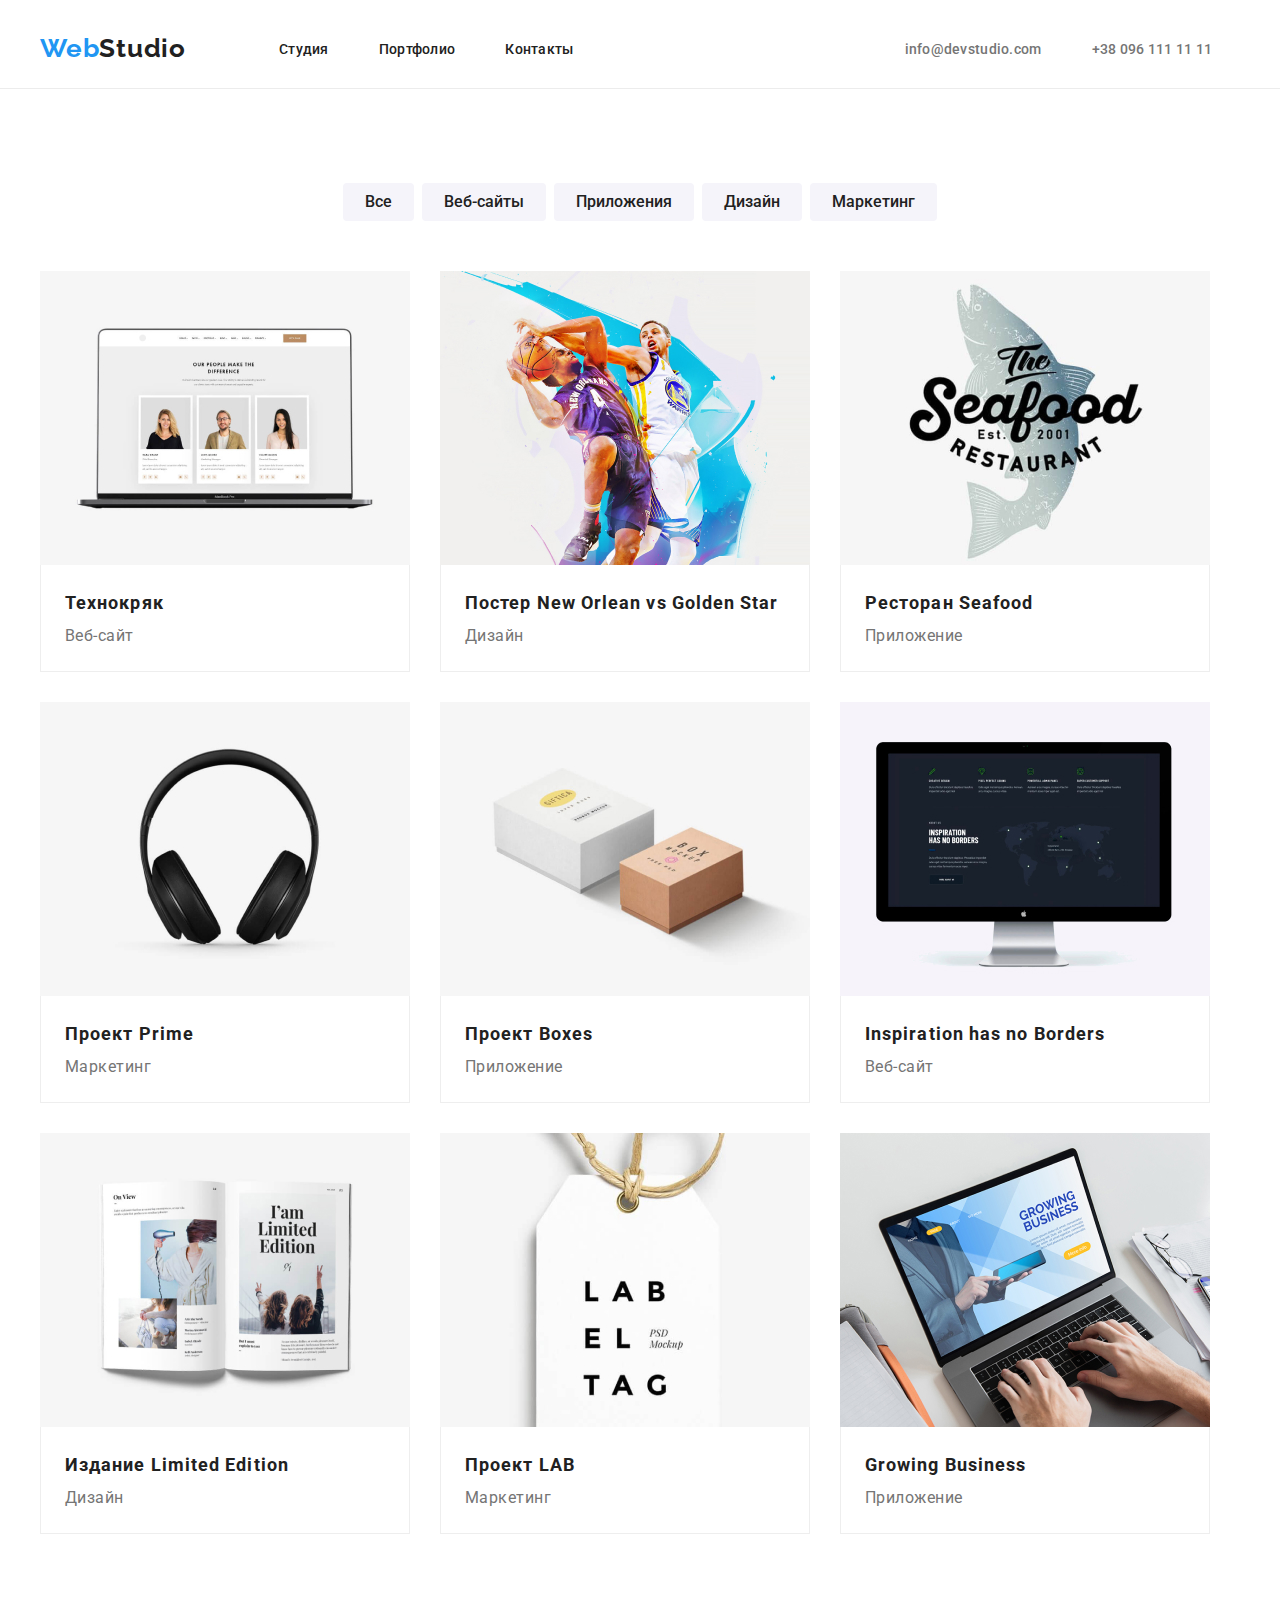
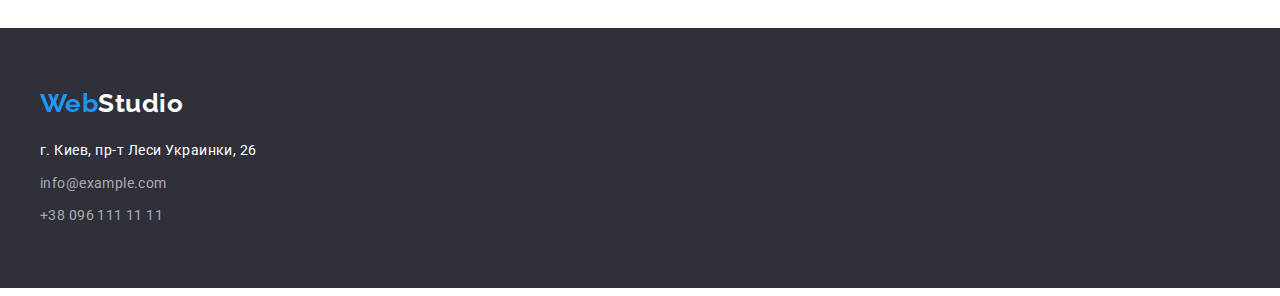
==== portfolio.html @ 9414a733 "Сделал фон герою" ====
<!DOCTYPE html>
<html lang="ru">
  <head>
    <meta charset="UTF-8" />
    <meta http-equiv="X-UA-Compatible" content="IE=edge" />
    <meta name="viewport" content="width=device-width, initial-scale=1.0" />
    <link rel="preconnect" href="https://fonts.googleapis.com" />
    <link rel="preconnect" href="https://fonts.gstatic.com" crossorigin />
    <link
      href="https://fonts.googleapis.com/css2?family=Raleway:wght@700&family=Roboto:wght@400;500;700;900&display=swap"
      rel="stylesheet"
    />
    <link
      rel="stylesheet"
      href="https://cdnjs.cloudflare.com/ajax/libs/modern-normalize/1.1.0/modern-normalize.min.css"
      integrity="sha512-wpPYUAdjBVSE4KJnH1VR1HeZfpl1ub8YT/NKx4PuQ5NmX2tKuGu6U/JRp5y+Y8XG2tV+wKQpNHVUX03MfMFn9Q=="
      crossorigin="anonymous"
      referrerpolicy="no-referrer"
    />
    <link rel="stylesheet" href="./css/styles.css" />
    <title>Document</title>
  </head>
  <body>
    <header>
      <div class="container head-nav">
        <nav class="site-nav">
          <a class="logo" href="./index.html"
            ><span class="logo-web">Web</span>Studio</a
          >
          <ul class="headnav">
            <li class="item"><a class="link" href="./index.html">Студия</a></li>
            <li class="item">
              <a class="link" href="./portfolio.html">Портфолио</a>
            </li>
            <li class="item"><a class="link" href="">Контакты</a></li>
          </ul>
        </nav>

        <ul class="contacts">
          <li class="item">
            <a class="link" href="mailto:info@devstudio.com"
              >info@devstudio.com</a
            >
          </li>
          <li class="item">
            <a class="link" href="tel:+380961111111">+38 096 111 11 11</a>
          </li>
        </ul>
      </div>
    </header>

    <main>
      <section class="section">
        <!-- <h1>Portfolio</h1> -->
        <div class="container">
          <ul class="portfolio-categoris">
            <li class="item">
              <button class="button" type="button">Все</button>
            </li>
            <li class="item">
              <button class="button" type="button">Веб-сайты</button>
            </li>
            <li class="item">
              <button class="button" type="button">Приложения</button>
            </li>
            <li class="item">
              <button class="button" type="button">Дизайн</button>
            </li>
            <li class="item">
              <button class="button" type="button">Маркетинг</button>
            </li>
          </ul>
          <ul class="portfolio">
            <li class="item">
              <img
                class="poster"
                src="./images/portfolio/1_techcrak.jpg"
                alt="techcrak"
                width="370"
              />
              <div class="border">
                <h2 class="title">Технокряк</h2>
                <p class="type">Веб-сайт</p>
              </div>
            </li>
            <li class="item">
              <img
                class="poster"
                src="./images/portfolio/2_new_orlean.jpg"
                alt="Постер New Orlean vs Golden Star"
                width="370"
              />
              <div class="border">
                <h2 class="title">Постер New Orlean vs Golden Star</h2>

                <p class="type">Дизайн</p>
              </div>
            </li>
            <li class="item">
              <img
                class="poster"
                src="./images/portfolio/3_seafood.jpg"
                alt="Ресторан Seafood"
                width="370"
              />
              <div class="border">
                <h2 class="title">Ресторан Seafood</h2>
                <p class="type">Приложение</p>
              </div>
            </li>
            <li class="item">
              <img
                class="poster"
                src="./images/portfolio/4_prime.jpg"
                alt="Проект Prime"
                width="370"
              />
              <div class="border">
                <h2 class="title">Проект Prime</h2>
                <p class="type">Маркетинг</p>
              </div>
            </li>
            <li class="item">
              <img
                class="poster"
                src="./images/portfolio/5_boxes.jpg"
                alt="Проект Boxes"
                width="370"
              />
              <div class="border">
                <h2 class="title">Проект Boxes</h2>
                <p class="type">Приложение</p>
              </div>
            </li>
            <li class="item">
              <img
                class="poster"
                src="./images/portfolio/6_inspiration.jpg"
                alt="Inspiration has no Borders"
                width="370"
              />
              <div class="border">
                <h2 class="title">Inspiration has no Borders</h2>
                <p class="type">Веб-сайт</p>
              </div>
            </li>
            <li class="item">
              <img
                class="poster"
                src="./images/portfolio/7_limited_edition.jpg"
                alt="Издание Limited Edition"
                width="370"
              />
              <div class="border">
                <h2 class="title">Издание Limited Edition</h2>
                <p class="type">Дизайн</p>
              </div>
            </li>
            <li class="item">
              <img
                class="poster"
                src="./images/portfolio/8_lab.jpg"
                alt="Проект LAB"
                width="370"
              />
              <div class="border">
                <h2 class="title">Проект LAB</h2>
                <p class="type">Маркетинг</p>
              </div>
            </li>
            <li class="item">
              <img
                class="poster"
                src="./images/portfolio/9_growing_business.jpg"
                alt="Growing Business"
                width="370"
              />
              <div class="border">
                <h2 class="title">Growing Business</h2>
                <p class="type">Приложение</p>
              </div>
            </li>
          </ul>
        </div>
      </section>
    </main>

    <footer>
      <div class="container footer">
        <a class="footer-logo" href="./index.html"
          ><span class="logo-web">Web</span>Studio</a
        >
        <address class="address">г. Киев, пр-т Леси Украинки, 26</address>
        <ul class="contacts-footer">
          <li class="item">
            <a class="link" href="mailto:info@example.com">info@example.com</a>
          </li>
          <li class="item">
            <a class="link" href="tel:+380961111111">+38 096 111 11 11</a>
          </li>
        </ul>
      </div>
    </footer>
  </body>
</html>
---- css/styles.css ----
:root {
  --main-text-color: #212121;
  --complementary-color: #757575;
  --second-complementary-color: #ffffff;
  --activity-text-color: #2196f3;
  --main-background-color: #ffffff;
  --complementary-backgraund-color: #2f303a;
}
body {
  color: var(--main-text-color);
  background-color: var(--main-background-color);
  max-width: 1600px;
  font-family: Roboto, sans-serif;
  letter-spacing: 0.03em;
  margin-left: auto;
  margin-right: auto;
}
h1,
h2,
h3,
h4,
p {
  margin: 0;
  padding: 0;
}
ul {
  list-style: none;
  margin: 0;
  padding: 0;
}
.container {
  width: 1200px;
  margin-left: auto;
  margin-right: auto;
  padding-left: 15px;
  padding-right: 15px;
}
.logo {
  color: var(--main-text-color);
  text-decoration: none;

  font-family: Raleway;

  font-weight: bold;
  font-size: 26px;
  line-height: 1.19;

  letter-spacing: 0.03em;

  margin-right: 93px;
}
.logo:focus {
  color: var(--activity-text-color);
}
.logo-web {
  color: var(--activity-text-color);
}
/* Site Nav */
header {
  border-bottom: 1px solid #ececec;
}
.head-nav {
  height: 80px;
  display: flex;

  align-items: center;
}
.headnav {
  display: flex;
  margin-right: 331px;
}
.headnav .item:not(:last-child) {
  margin-right: 50px;
}
.site-nav .link {
  color: var(--main-text-color);
  text-decoration: none;

  font-weight: 500;
  font-size: 14px;
  line-height: 1.14;
  letter-spacing: 0.02em;
}
.site-nav {
  display: flex;
  align-items: center;
}

.site-nav .link:hover {
  color: var(--activity-text-color);
}

.site-nav .link:focus {
  color: var(--activity-text-color);
}
.contacts {
  display: flex;
}
.contacts .link {
  color: var(--complementary-color);
  text-decoration: none;

  font-weight: 500;
  font-size: 14px;
  line-height: 1, 14px;
  letter-spacing: 0.02em;
}

.contacts .link:hover {
  color: var(--activity-text-color);
}

.contacts .link:focus {
  color: var(--activity-text-color);
}
.contacts .item + .item {
  margin-left: 50px;
}
/* Hero */

.section {
  padding-top: 94px;
  padding-bottom: 94px;
}

.hero {
  display: block;

  text-align: center;
  /* width: 1600px;
  height: 600px; */
  margin-left: auto;
  margin-right: auto;
  padding-top: 200px;
  padding-bottom: 200px;
  background-image: linear-gradient(
      rgba(47, 48, 58, 0.4),
      rgba(47, 48, 58, 0.4)
    ),
    url(../images/bg_img.jpg);
  background-color: var(--complementary-backgraund-color);
}

.hero-title {
  color: var(--second-complementary-color);

  font-weight: 900;
  font-size: 44px;
  line-height: 1.36;

  letter-spacing: 0.06em;
  text-transform: uppercase;
  max-width: 696px;
  margin-left: auto;
  margin-right: auto;
  margin-bottom: 30px;
}

.order-button {
  background: var(--activity-text-color);
  color: var(--second-complementary-color);
  cursor: pointer;

  font-weight: bold;
  font-size: 16px;
  line-height: 1.88;
  text-align: center;
  letter-spacing: 0.06em;
  padding: 10px 32px 10px 32px;
  box-shadow: 0px 4px 4px rgba(0, 0, 0, 0.15);
  border: 0px;
  border-radius: 4px;
}
/* principle */
.principle {
  padding-bottom: 0;
}
.principle-list .item {
  width: 270px;
}
.principle-list .item + .item {
  margin-left: 30px;
}

.principle-list {
  color: var(--complementary-color);

  font-size: 14px;
  line-height: 1.71;

  display: flex;
}
.principle-list .title {
  color: var(--main-text-color);

  font-weight: bold;
  font-size: 14px;
  line-height: 1.14;
  text-transform: uppercase;
  margin-bottom: 10px;
}

/* <!-- What are we doing --> */

.we-doing-title {
  color: var(--main-text-color);

  font-weight: bold;
  font-size: 36px;
  line-height: 1.17;
  text-align: center;
  margin-bottom: 50px;
}
.we-doing-list {
  display: flex;
}
.we-doing-list .list + .list {
  margin-left: 30px;
}
.skils {
}

/* Our team */
.our-team-list .item {
  width: 270px;
}

.our-team {
  /* max-width: 1600px; */
  /* margin-left: auto;
  margin-right: auto; */
  background: #f5f4fa;
}

.our-team-list {
  display: flex;
}
.our-team-list .item + .item {
  margin-left: 30px;
}
.our-team .title {
  color: var(--main-text-color);

  font-weight: bold;
  font-size: 36px;
  line-height: 1.17;
  text-align: center;
  margin-bottom: 50px;
}

.our-team .name {
  color: var(--main-text-color);

  font-weight: 500;
  font-size: 16px;
  line-height: 1.19;
  /* padding-top: 30px; */
  margin-bottom: 10px;
  text-align: center;
}

.our-team .position {
  color: var(--complementary-color);

  font-size: 16px;
  line-height: 1.19;
  text-align: center;
  /* padding-bottom: 30px; */
}
.worker {
  text-align: center;
  padding-bottom: 30px;
  padding-top: 30px;
}

/* Подвал */
footer {
  background-color: var(--complementary-backgraund-color);
  padding-top: 60px;
  padding-bottom: 60px;
}
.footer {
  /* width: 1600px; */
  margin-left: auto;
  margin-right: auto;

  /* padding-left: 215px; */
}
.footer-logo {
  display: inline-block;
  color: var(--second-complementary-color);
  text-decoration: none;

  font-family: Raleway;
  font-weight: bold;
  font-size: 26px;
  line-height: 1.19;
  /* margin-top: 60px; */
  margin-bottom: 20px;
}
.footer-logo:focus {
  color: var(--activity-text-color);
}
.footer .address {
  color: var(--second-complementary-color);
  text-decoration: none;

  font-style: normal;
  font-size: 14px;
  line-height: 1.71;
}

.footer .link {
  color: rgba(255, 255, 255, 0.6);
  text-decoration: none;

  font-size: 14px;
  line-height: 1.71;

  letter-spacing: 0.03em;
}
.footer .link:hover {
  color: var(--activity-text-color);
}
.footer .link:focus {
  color: var(--activity-text-color);
}
.contacts-footer {
  /* display: inline-block; */
  /* margin-bottom: 50px; */
}
.contacts-footer .address {
  margin-bottom: 9px;
}
.contacts-footer .item + .item {
  margin-top: 9px;
}
.address {
  margin-bottom: 9px;
}
/* POrtfolio */

/* категории  */
.portfolio-categoris {
  margin-bottom: 50px;
  display: flex;
  justify-content: center;
}
.portfolio-categoris .item + .item {
  margin-left: 8px;
}

.portfolio-categoris .button {
  color: var(--main-text-color);
  background-color: #f5f4fa;
  cursor: pointer;
  font-family: Roboto;

  font-weight: 500;
  font-size: 16px;
  line-height: 1.62;
  text-align: center;
  padding: 6px 22px 6px 22px;

  border: 0px;

  border-radius: 4px;
}
.portfolio-categoris .button:hover {
  color: var(--second-complementary-color);
  background-color: var(--activity-text-color);
  box-shadow: 0px 3px 1px rgba(0, 0, 0, 0.1), 0px 1px 2px rgba(0, 0, 0, 0.08),
    0px 2px 2px rgba(0, 0, 0, 0.12);
}
.portfolio-categoris .button:focus {
  color: var(--second-complementary-color);
  background-color: var(--activity-text-color);
}

/* работы */
.poster {
  display: block;
}

.portfolio {
  display: flex;
  flex-wrap: wrap;
}

.portfolio .item {
  margin-right: 30px;
  margin-bottom: 30px;
}
.portfolio .item:nth-child(3n) {
  margin-right: 0;
}
.portfolio .item:nth-last-child(-n + 3) {
  margin-bottom: 0;
}

/* .portfolio .link {
  text-decoration: none;
} */

.portfolio .title {
  color: var(--main-text-color);

  font-weight: bold;
  font-size: 18px;
  line-height: 2;
  letter-spacing: 0.06em;
  /* padding-top: 20px;
  padding-left: 24px;
  padding-bottom: 4px; */
}

.portfolio .type {
  color: var(--complementary-color);

  font-size: 16px;
  line-height: 1.87;
  /* padding-left: 24px;
  padding-bottom: 20px; */
}
.border {
  border-left: 1px solid #eeeeee;
  border-bottom: 1px solid #eeeeee;
  border-right: 1px solid #eeeeee;
  padding-left: 24px;
  padding-top: 20px;
  padding-bottom: 20px;
}
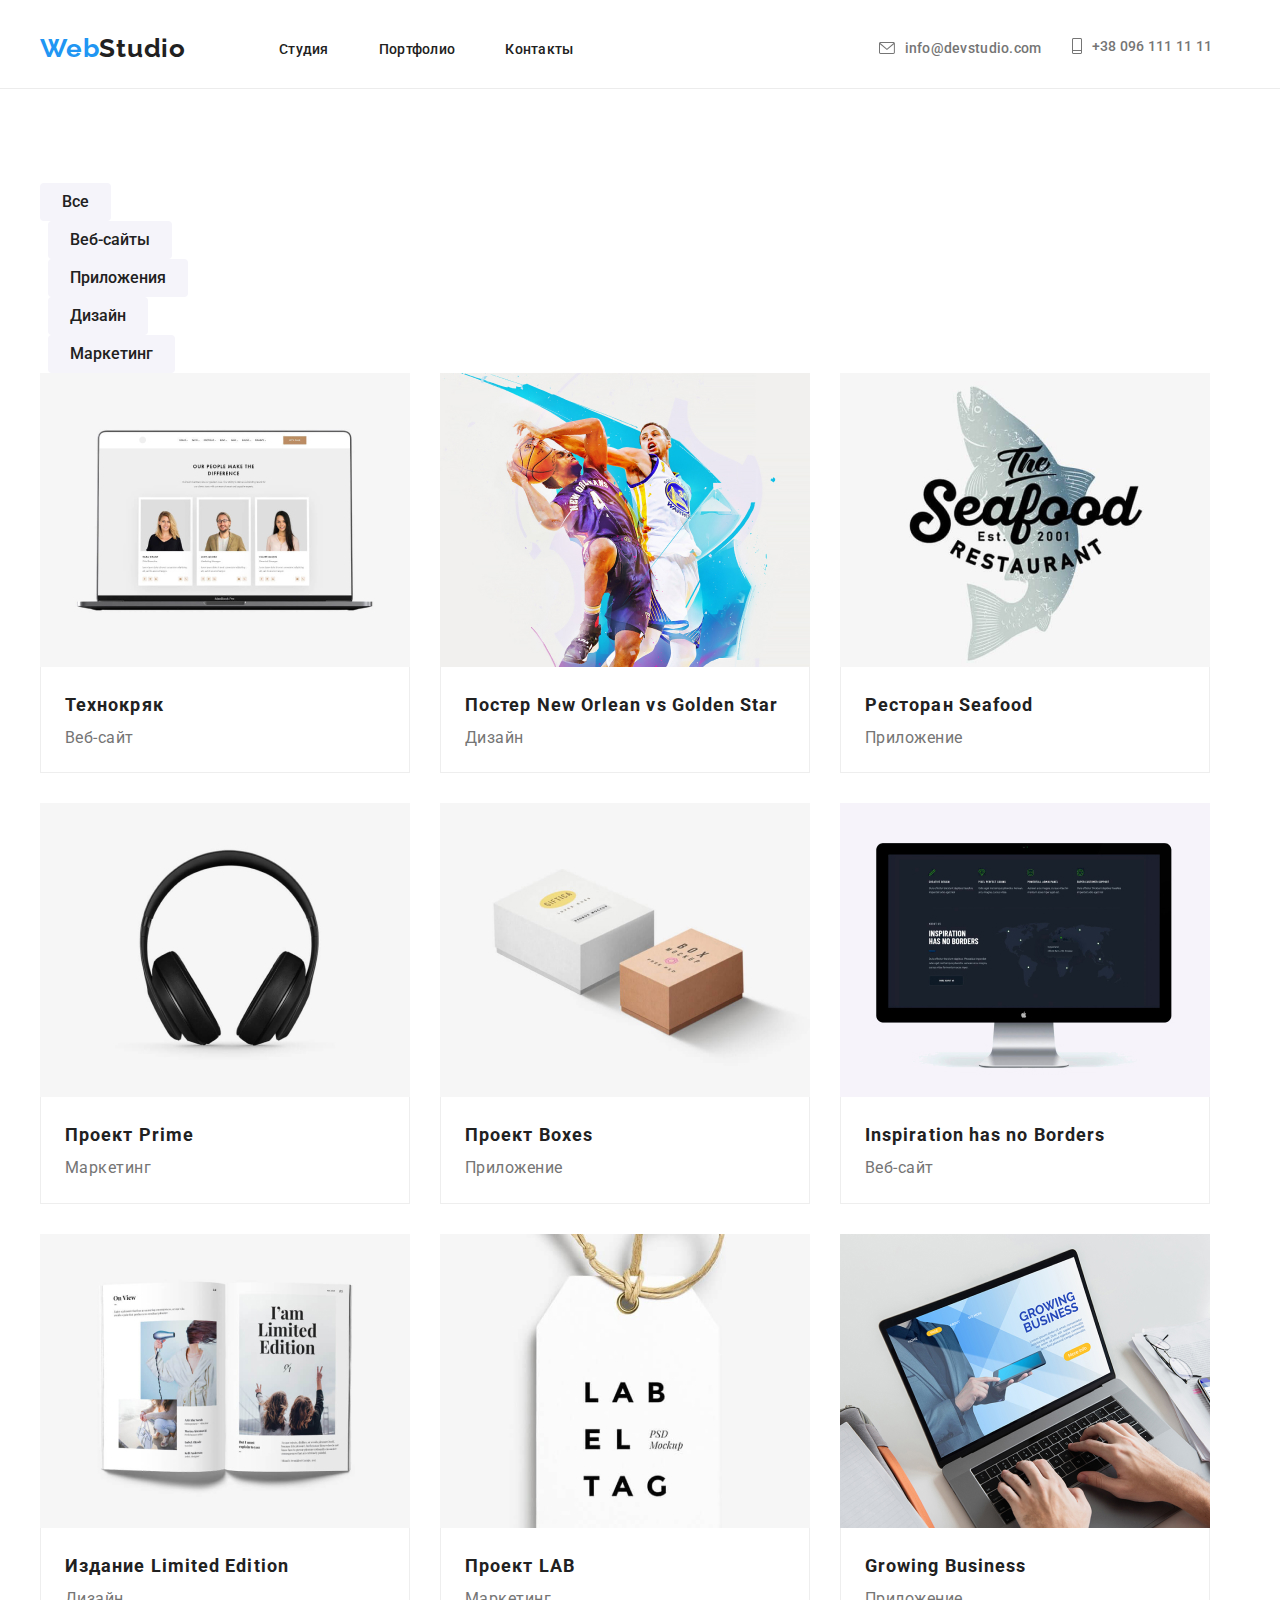
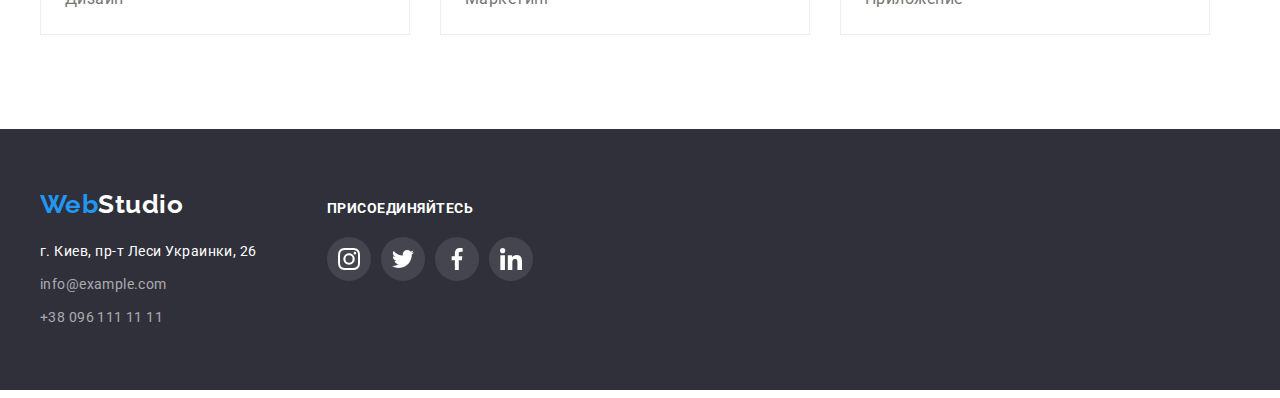
==== commit f2d4caa6: "recommit" ====
--- a/portfolio.html
+++ b/portfolio.html
@@ -28,7 +28,7 @@
             ><span class="logo-web">Web</span>Studio</a
           >
           <ul class="headnav">
-            <li class="item"><a class="link" href="./index.html">Студия</a></li>
+            <li class="item"><a class="link" href="">Студия</a></li>
             <li class="item">
               <a class="link" href="./portfolio.html">Портфолио</a>
             </li>
@@ -38,12 +38,21 @@
 
         <ul class="contacts">
           <li class="item">
-            <a class="link" href="mailto:info@devstudio.com"
-              >info@devstudio.com</a
+            <a class="link" href="mailto:info@devstudio.com">
+              <svg class="mail-icon" width="16" height="12">
+                <use href="./images/icons.svg#mail_icon"></use>
+              </svg>
+              info@devstudio.com</a
             >
           </li>
+
           <li class="item">
-            <a class="link" href="tel:+380961111111">+38 096 111 11 11</a>
+            <a class="link" href="tel:+380961111111">
+              <svg class="tell-icon" width="10" height="16">
+                <use href="./images/icons.svg#tell_icon"></use>
+              </svg>
+              +38 096 111 11 11</a
+            >
           </li>
         </ul>
       </div>
@@ -187,18 +196,58 @@
 
     <footer>
       <div class="container footer">
-        <a class="footer-logo" href="./index.html"
-          ><span class="logo-web">Web</span>Studio</a
-        >
-        <address class="address">г. Киев, пр-т Леси Украинки, 26</address>
-        <ul class="contacts-footer">
-          <li class="item">
-            <a class="link" href="mailto:info@example.com">info@example.com</a>
-          </li>
-          <li class="item">
-            <a class="link" href="tel:+380961111111">+38 096 111 11 11</a>
-          </li>
-        </ul>
+        <div class="footer-info">
+          <a class="footer-logo" href="./index.html"
+            ><span class="logo-web">Web</span>Studio</a
+          >
+
+          <ul class="contacts-footer">
+            <address class="address">г. Киев, пр-т Леси Украинки, 26</address>
+            <li class="item">
+              <a class="link" href="mailto:info@example.com"
+                >info@example.com</a
+              >
+            </li>
+            <li class="item">
+              <a class="link" href="tel:+380961111111">+38 096 111 11 11</a>
+            </li>
+          </ul>
+        </div>
+        <div class="joing">
+          <h2 class="joing-title">присоединяйтесь</h2>
+          <div class="joing-soc">
+            <ul class="joing-list">
+              <li class="joing-item">
+                <a class="soc-item-footer" href="#">
+                  <svg class="joing-icon" width="22" height="22">
+                    <use href="./images/icons.svg#instagram_gray_icon"></use>
+                  </svg>
+                </a>
+              </li>
+              <li class="joing-item">
+                <a class="soc-item-footer" href="#">
+                  <svg class="joing-icon" width="22" height="22">
+                    <use href="./images/icons.svg#twit_gray_icon"></use>
+                  </svg>
+                </a>
+              </li>
+              <li class="joing-item">
+                <a class="soc-item-footer" href="#">
+                  <svg class="joing-icon" width="22" height="22">
+                    <use href="./images/icons.svg#faceb_gray_icon"></use>
+                  </svg>
+                </a>
+              </li>
+              <li class="joing-item">
+                <a class="soc-item-footer" href="#">
+                  <svg class="joing-icon" width="22" height="22">
+                    <use href="./images/icons.svg#linkedin_gray_icon"></use>
+                  </svg>
+                </a>
+              </li>
+            </ul>
+          </div>
+        </div>
       </div>
     </footer>
   </body>
--- a/css/styles.css
+++ b/css/styles.css
@@ -67,7 +67,7 @@
 }
 .headnav {
   display: flex;
-  margin-right: 331px;
+  margin-right: 305px;
 }
 .headnav .item:not(:last-child) {
   margin-right: 50px;
@@ -95,18 +95,28 @@
 }
 .contacts {
   display: flex;
+  align-items: center;
 }
 .contacts .link {
   color: var(--complementary-color);
   text-decoration: none;
-
+  display: inline-flex;
   font-weight: 500;
   font-size: 14px;
   line-height: 1, 14px;
   letter-spacing: 0.02em;
-}
-
-.contacts .link:hover {
+  align-items: center;
+}
+.contacts .link:hover .mail-icon,
+.contacts .link:focus .mail-icon{
+  fill: var(--activity-text-color);
+}
+.contacts .link:hover .tell-icon,
+.contacts .link:focus .tell-icon{
+  fill: var(--activity-text-color);
+}
+.contacts .link:hover{
+  
   color: var(--activity-text-color);
 }
 
@@ -114,8 +124,20 @@
   color: var(--activity-text-color);
 }
 .contacts .item + .item {
-  margin-left: 50px;
-}
+  margin-left: 30px;
+}
+
+.mail-icon {
+  margin-right: 10px;
+  fill: #757575;
+}
+.tell-icon {
+  margin-right: 10px;
+  fill: #757575;
+}
+
+
+
 /* Hero */
 
 .section {
@@ -177,6 +199,7 @@
 }
 .principle-list .item {
   width: 270px;
+  display: block;
 }
 .principle-list .item + .item {
   margin-left: 30px;
@@ -200,6 +223,42 @@
   margin-bottom: 10px;
 }
 
+.icons-box {
+  display: flex;
+  height: 120px;
+  margin-bottom: 30px;
+  align-items: center;
+  justify-content: center;
+  background-color: #f5f4fa;
+}
+.icons-box .icon {
+  width: 70px;
+  height: 70px;
+  align-items: center;
+}
+/* .principle-list .item::before {
+  content: "";
+  display: block;
+  height: 120px;
+  background-color: #f5f4fa;
+  background-position: center;
+
+  background-repeat: no-repeat;
+  margin-bottom: 30px;
+}
+.principle-list .item:nth-child(1)::before {
+  background-image: url(../images/svg/item_anten.svg);
+}
+.principle-list .item:nth-child(2)::before {
+  background-image: url(../images/svg/item_clock.svg);
+}
+.principle-list .item:nth-child(3)::before {
+  background-image: url(../images/svg/item_diagrm.svg);
+}
+.principle-list .item:nth-child(4)::before {
+  background-image: url(../images/svg/item_starman.svg);
+} */
+
 /* <!-- What are we doing --> */
 
 .we-doing-title {
@@ -223,6 +282,10 @@
 /* Our team */
 .our-team-list .item {
   width: 270px;
+  background-color: white;
+  box-shadow: 0px 1px 3px rgba(0, 0, 0, 0.12), 0px 1px 1px rgba(0, 0, 0, 0.14),
+    0px 2px 1px rgba(0, 0, 0, 0.2);
+  border-radius: 0px 0px 4px 4px;
 }
 
 .our-team {
@@ -269,20 +332,84 @@
 }
 .worker {
   text-align: center;
-  padding-bottom: 30px;
+  /* padding-bottom: 30px; */
   padding-top: 30px;
 }
-
+.social-box {
+  margin-top: 16px;
+  margin-right: 32px;
+  margin-bottom: 30px;
+  margin-left: 32px;
+}
+.social-list {
+  display: flex;
+  justify-content: space-between;
+}
+
+.soc-item {
+  display: inline-flex;
+  background-color: white;
+  border-radius: 50%;
+  padding: 0;
+  margin: 0;
+  width: 44px;
+  height: 44px;
+  align-items: center;
+  justify-content: center;
+}
+.soc-item:hover {
+  background-color: var(--activity-text-color);
+}
+
+.soc-icon {
+  /* width: 22px;
+  height: 22px; */
+  fill: #afb1b8;
+}
+.soc-icon:hover {
+  fill: white;
+}
+
+/* ==========OUR CLIENT=================== */
+
+.our-client .title {
+  font-weight: bold;
+  font-size: 36px;
+  line-height: 0.85;
+  text-align: center;
+  margin-bottom: 50px;
+}
+
+.clients {
+}
+.clients-list {
+  display: flex;
+  justify-content: space-between;
+}
+.client-icon {
+  display: inline-flex;
+
+  align-items: center;
+  justify-content: center;
+  padding: 16px 32px;
+}
+.clients-list .item {
+  border: 1px solid #afb1b8;
+  box-sizing: border-box;
+  border-radius: 4px;
+}
 /* Подвал */
 footer {
   background-color: var(--complementary-backgraund-color);
   padding-top: 60px;
   padding-bottom: 60px;
+  display: flex;
 }
 .footer {
   /* width: 1600px; */
   margin-left: auto;
   margin-right: auto;
+  display: flex;
 
   /* padding-left: 215px; */
 }
@@ -337,6 +464,48 @@
 }
 .address {
   margin-bottom: 9px;
+}
+
+/* ==============Присоединяйтесь============== */
+.joing {
+  display: block;
+  margin-left: 70px;
+  margin-top: 12px;
+  width: 206px;
+}
+.joing-title {
+  margin-bottom: 20px;
+
+  font-weight: bold;
+  font-size: 14px;
+  line-height: 1.14;
+
+  text-transform: uppercase;
+
+  color: #ffffff;
+}
+.joing-list {
+  display: flex;
+  justify-content: space-between;
+}
+.joing-icon {
+  fill: white;
+}
+.soc-item-footer {
+  display: inline-flex;
+  background-color: #44454e;
+  border-radius: 50%;
+  padding: 0;
+  margin: 0;
+  width: 44px;
+  height: 44px;
+  align-items: center;
+  justify-content: center;
+}
+.soc-item-footer:hover {
+  background-color: var(--activity-text-color);
+}
+
 }
 /* POrtfolio */
 
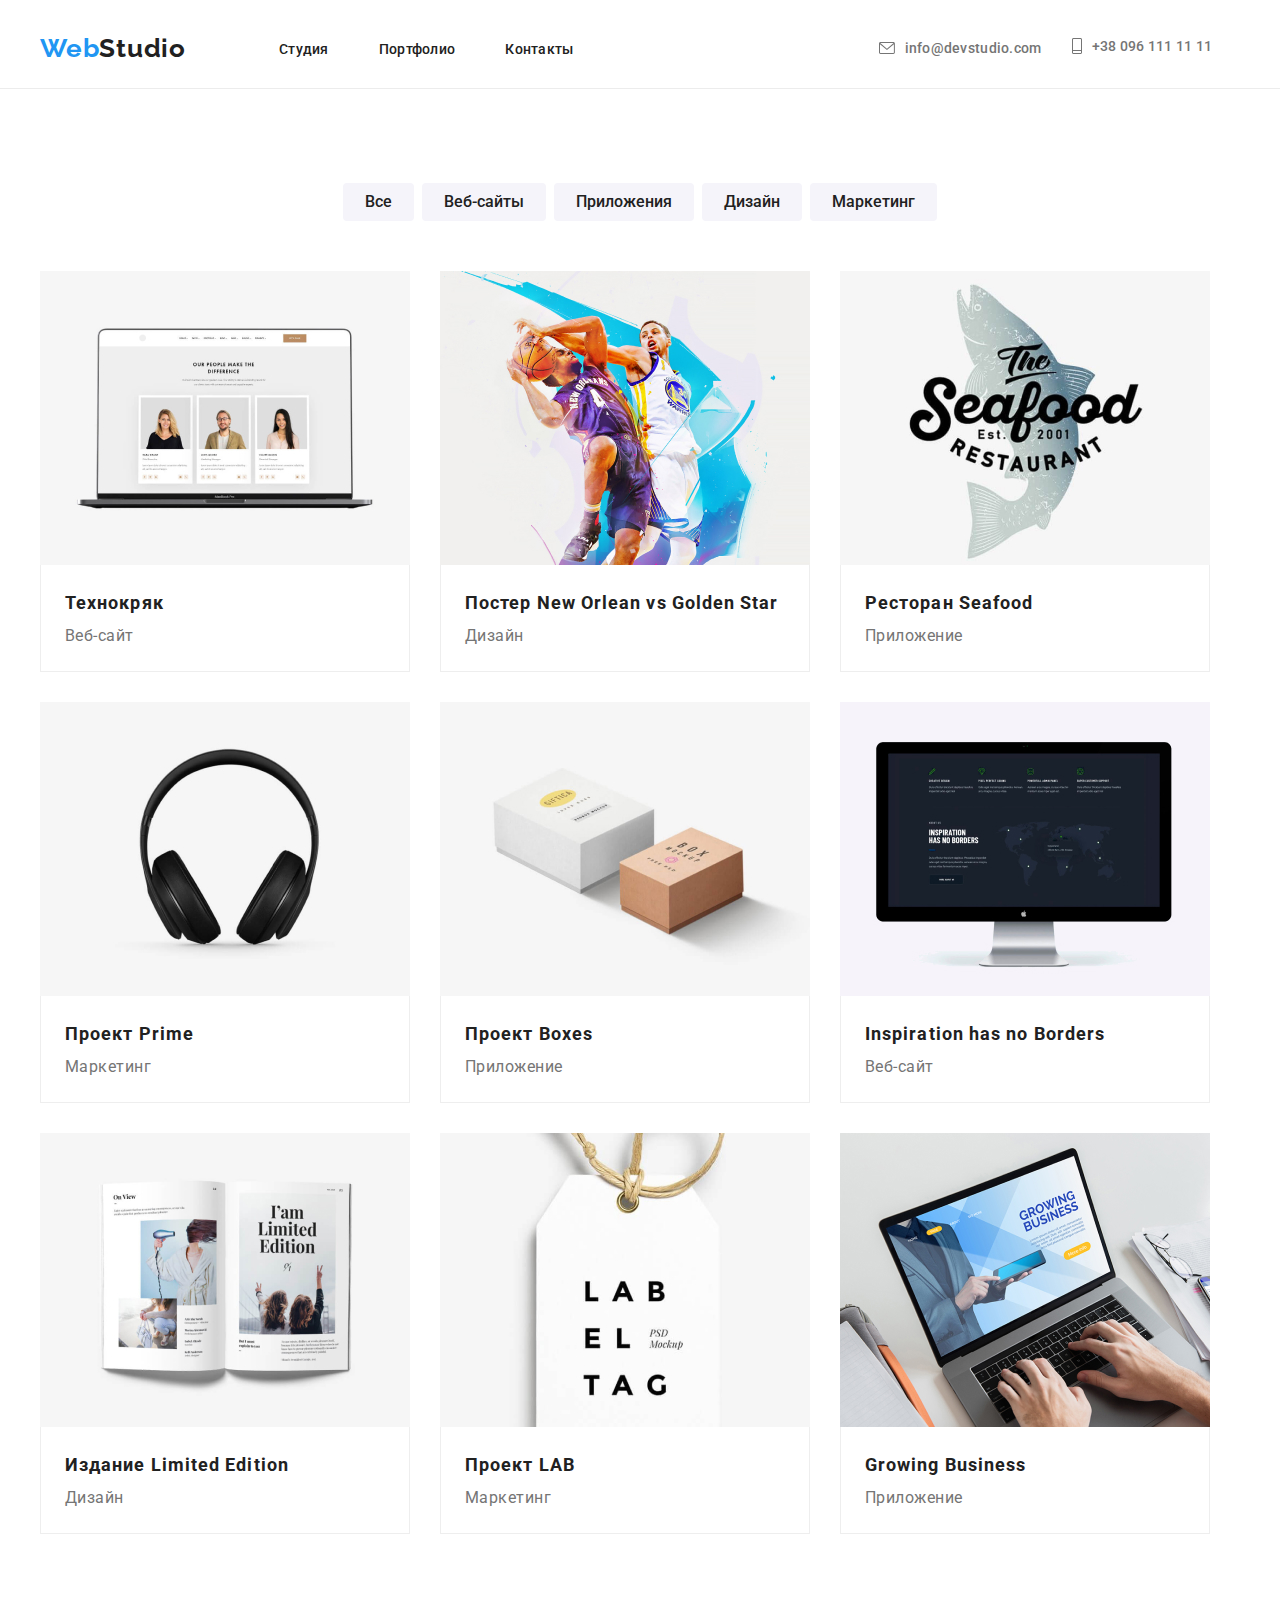
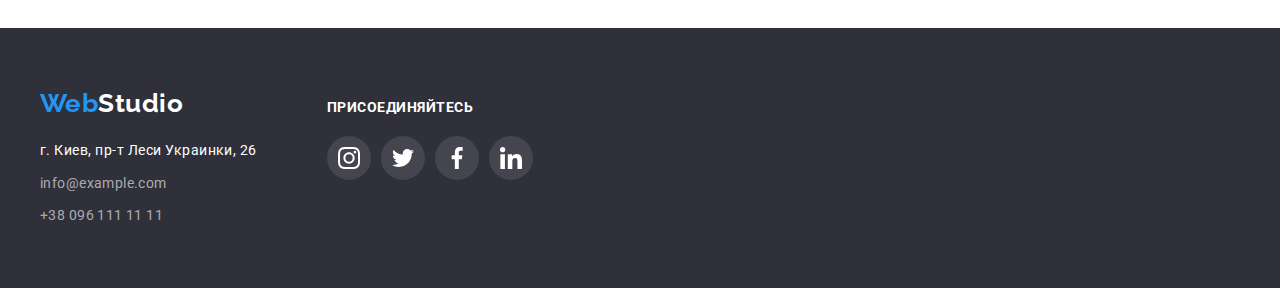
==== commit 170592d7: "Исправил ошибку в портфолио" ====
--- a/portfolio.html
+++ b/portfolio.html
@@ -28,9 +28,9 @@
             ><span class="logo-web">Web</span>Studio</a
           >
           <ul class="headnav">
-            <li class="item"><a class="link" href="">Студия</a></li>
-            <li class="item">
-              <a class="link" href="./portfolio.html">Портфолио</a>
+            <li class="item"><a class="link" href="./index.html">Студия</a></li>
+            <li class="item">
+              <a class="link" href="">Портфолио</a>
             </li>
             <li class="item"><a class="link" href="">Контакты</a></li>
           </ul>
--- a/css/styles.css
+++ b/css/styles.css
@@ -108,15 +108,14 @@
   align-items: center;
 }
 .contacts .link:hover .mail-icon,
-.contacts .link:focus .mail-icon{
+.contacts .link:focus .mail-icon {
   fill: var(--activity-text-color);
 }
 .contacts .link:hover .tell-icon,
-.contacts .link:focus .tell-icon{
+.contacts .link:focus .tell-icon {
   fill: var(--activity-text-color);
 }
-.contacts .link:hover{
-  
+.contacts .link:hover {
   color: var(--activity-text-color);
 }
 
@@ -135,8 +134,6 @@
   margin-right: 10px;
   fill: #757575;
 }
-
-
 
 /* Hero */
 
@@ -506,10 +503,10 @@
   background-color: var(--activity-text-color);
 }
 
-}
 /* POrtfolio */
 
 /* категории  */
+
 .portfolio-categoris {
   margin-bottom: 50px;
   display: flex;
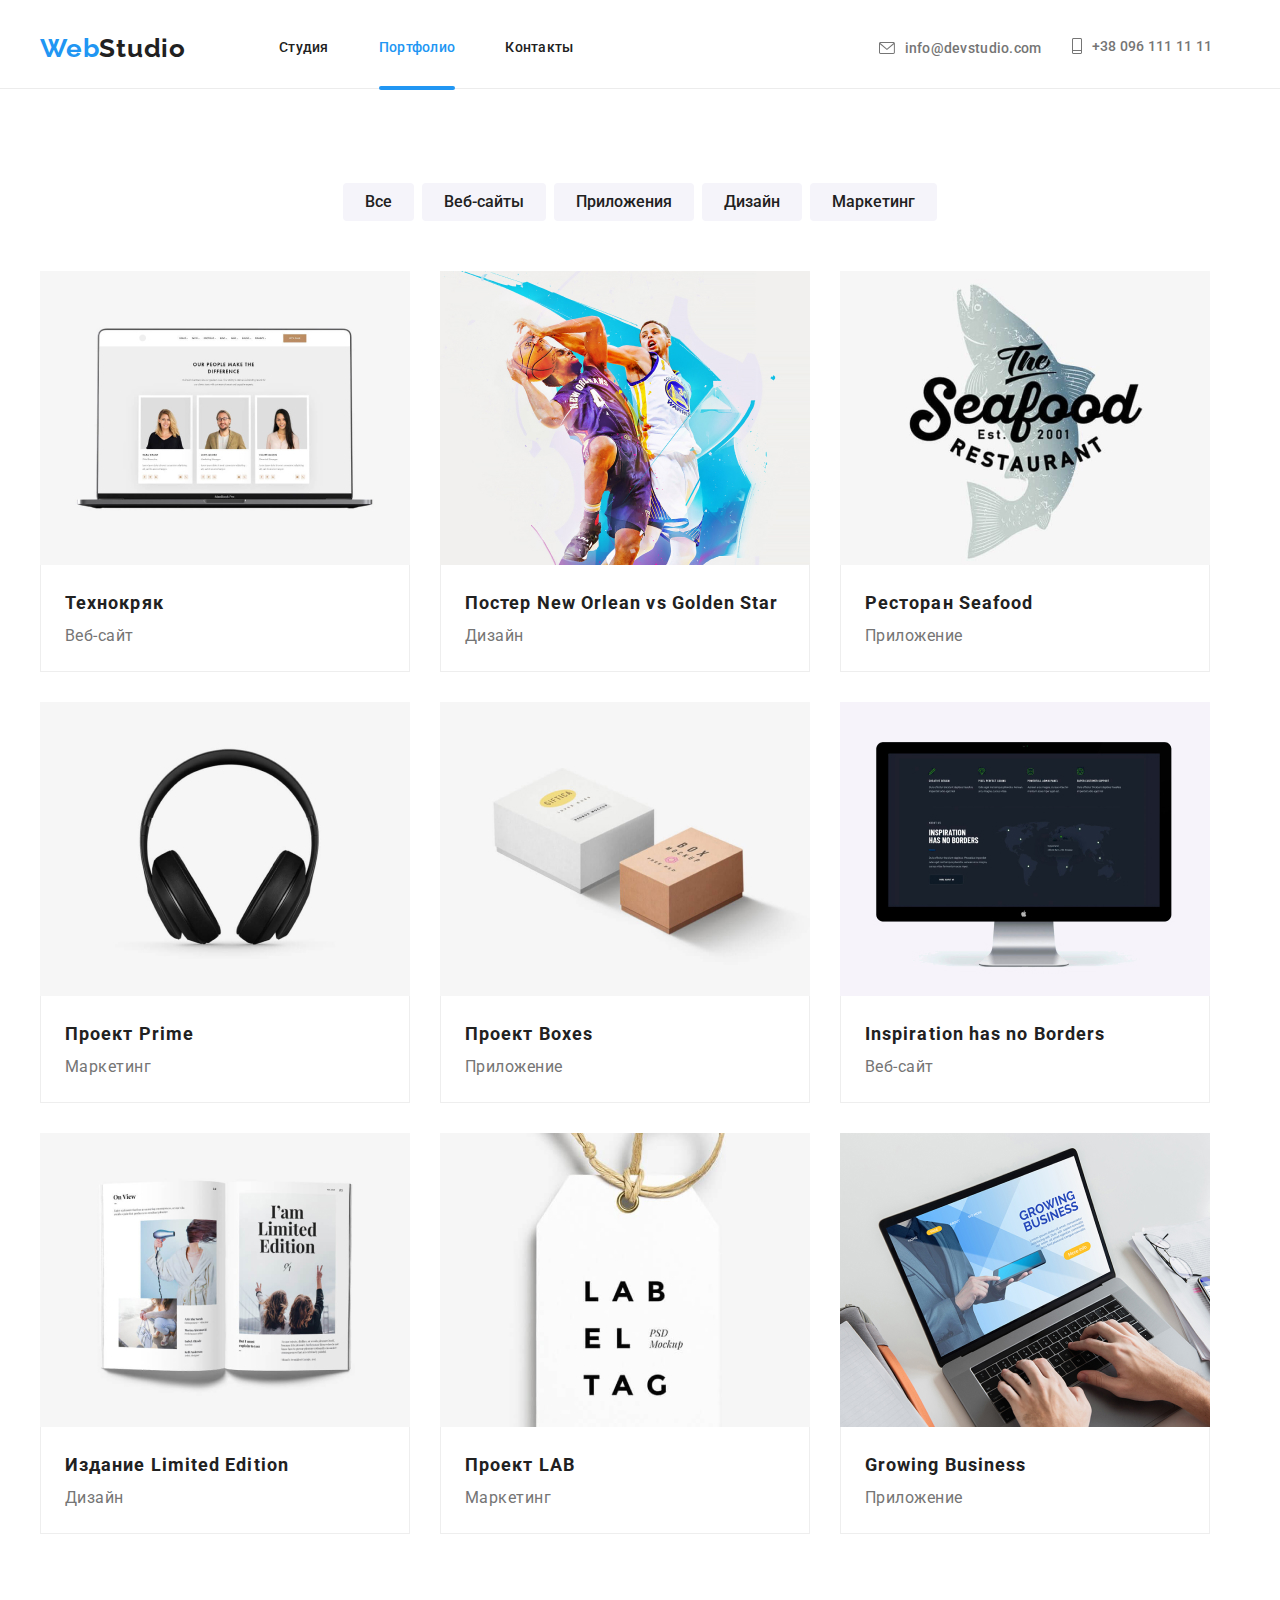
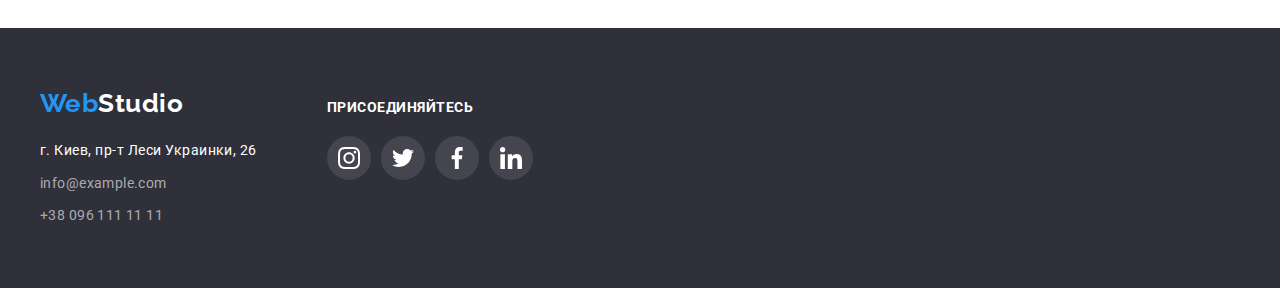
==== commit 87b8242d: "Начал делать 5 дз" ====
--- a/portfolio.html
+++ b/portfolio.html
@@ -30,7 +30,7 @@
           <ul class="headnav">
             <li class="item"><a class="link" href="./index.html">Студия</a></li>
             <li class="item">
-              <a class="link" href="">Портфолио</a>
+              <a class="link active" href="">Портфолио</a>
             </li>
             <li class="item"><a class="link" href="">Контакты</a></li>
           </ul>
@@ -81,7 +81,7 @@
           </ul>
           <ul class="portfolio">
             <li class="item">
-              <img
+             <a class="portfolio-link" href=""> <img
                 class="poster"
                 src="./images/portfolio/1_techcrak.jpg"
                 alt="techcrak"
@@ -91,9 +91,9 @@
                 <h2 class="title">Технокряк</h2>
                 <p class="type">Веб-сайт</p>
               </div>
-            </li>
-            <li class="item">
-              <img
+            </li></a>
+            <li class="item">
+              <a class="portfolio-link" href=""><img
                 class="poster"
                 src="./images/portfolio/2_new_orlean.jpg"
                 alt="Постер New Orlean vs Golden Star"
@@ -104,9 +104,9 @@
 
                 <p class="type">Дизайн</p>
               </div>
-            </li>
-            <li class="item">
-              <img
+            </li></a>
+            <li class="item">
+             <a class="portfolio-link" href=""> <img
                 class="poster"
                 src="./images/portfolio/3_seafood.jpg"
                 alt="Ресторан Seafood"
@@ -116,9 +116,9 @@
                 <h2 class="title">Ресторан Seafood</h2>
                 <p class="type">Приложение</p>
               </div>
-            </li>
-            <li class="item">
-              <img
+            </li></a>
+            <li class="item">
+             <a class="portfolio-link" href=""> <img
                 class="poster"
                 src="./images/portfolio/4_prime.jpg"
                 alt="Проект Prime"
@@ -128,9 +128,9 @@
                 <h2 class="title">Проект Prime</h2>
                 <p class="type">Маркетинг</p>
               </div>
-            </li>
-            <li class="item">
-              <img
+            </li></a>
+            <li class="item">
+             <a class="portfolio-link" href=""> <img
                 class="poster"
                 src="./images/portfolio/5_boxes.jpg"
                 alt="Проект Boxes"
@@ -140,9 +140,9 @@
                 <h2 class="title">Проект Boxes</h2>
                 <p class="type">Приложение</p>
               </div>
-            </li>
-            <li class="item">
-              <img
+            </li></a>
+            <li class="item">
+             <a class="portfolio-link" href=""><img
                 class="poster"
                 src="./images/portfolio/6_inspiration.jpg"
                 alt="Inspiration has no Borders"
@@ -152,9 +152,9 @@
                 <h2 class="title">Inspiration has no Borders</h2>
                 <p class="type">Веб-сайт</p>
               </div>
-            </li>
-            <li class="item">
-              <img
+            </li></a> 
+            <li class="item">
+              <a class="portfolio-link" href=""><img
                 class="poster"
                 src="./images/portfolio/7_limited_edition.jpg"
                 alt="Издание Limited Edition"
@@ -164,9 +164,9 @@
                 <h2 class="title">Издание Limited Edition</h2>
                 <p class="type">Дизайн</p>
               </div>
-            </li>
-            <li class="item">
-              <img
+            </li></a>
+            <li class="item">
+              <a class="portfolio-link" href=""><img
                 class="poster"
                 src="./images/portfolio/8_lab.jpg"
                 alt="Проект LAB"
@@ -176,9 +176,9 @@
                 <h2 class="title">Проект LAB</h2>
                 <p class="type">Маркетинг</p>
               </div>
-            </li>
-            <li class="item">
-              <img
+            </li></a>
+            <li class="item">
+              <a class="portfolio-link" href=""><img
                 class="poster"
                 src="./images/portfolio/9_growing_business.jpg"
                 alt="Growing Business"
@@ -188,7 +188,7 @@
                 <h2 class="title">Growing Business</h2>
                 <p class="type">Приложение</p>
               </div>
-            </li>
+            </li></a>
           </ul>
         </div>
       </section>
--- a/css/styles.css
+++ b/css/styles.css
@@ -9,11 +9,14 @@
 body {
   color: var(--main-text-color);
   background-color: var(--main-background-color);
-  max-width: 1600px;
+  /* max-width: 1600px; */
   font-family: Roboto, sans-serif;
   letter-spacing: 0.03em;
   margin-left: auto;
   margin-right: auto;
+}
+a {
+  text-decoration: none;
 }
 h1,
 h2,
@@ -75,11 +78,26 @@
 .site-nav .link {
   color: var(--main-text-color);
   text-decoration: none;
-
+  padding-top: 30px;
+  padding-bottom: 30px;
   font-weight: 500;
   font-size: 14px;
   line-height: 1.14;
   letter-spacing: 0.02em;
+}
+.site-nav .active {
+  color: var(--activity-text-color);
+}
+.active::after {
+  content: "";
+  display: block;
+  position: relative;
+  top: 30px;
+  bottom: auto;
+  width: 100%;
+  height: 4px;
+  background-color: var(--activity-text-color);
+  border-radius: 4px;
 }
 .site-nav {
   display: flex;
@@ -144,7 +162,7 @@
 
 .hero {
   display: block;
-
+  max-width: 1600px;
   text-align: center;
   /* width: 1600px;
   height: 600px; */
@@ -158,6 +176,7 @@
     ),
     url(../images/bg_img.jpg);
   background-color: var(--complementary-backgraund-color);
+  background-repeat: no-repeat;
 }
 
 .hero-title {
@@ -286,9 +305,6 @@
 }
 
 .our-team {
-  /* max-width: 1600px; */
-  /* margin-left: auto;
-  margin-right: auto; */
   background: #f5f4fa;
 }
 
@@ -357,15 +373,23 @@
 .soc-item:hover {
   background-color: var(--activity-text-color);
 }
-
+.soc-item:hover .soc-icon {
+  fill: white;
+}
+.soc-item:focus {
+  background-color: var(--activity-text-color);
+}
+.soc-item:focus .soc-icon {
+  fill: white;
+}
 .soc-icon {
   /* width: 22px;
   height: 22px; */
   fill: #afb1b8;
 }
-.soc-icon:hover {
+/* .soc-icon:hover {
   fill: white;
-}
+} */
 
 /* ==========OUR CLIENT=================== */
 
@@ -383,18 +407,39 @@
   display: flex;
   justify-content: space-between;
 }
+.clients-list .item {
+  display: flex;
+  width: 170px;
+  height: 92px;
+  /* margin-bottom: 30px; */
+  align-items: center;
+  justify-content: center;
+}
 .client-icon {
   display: inline-flex;
 
   align-items: center;
   justify-content: center;
   padding: 16px 32px;
-}
-.clients-list .item {
+  fill: #afb1b8;
   border: 1px solid #afb1b8;
-  box-sizing: border-box;
   border-radius: 4px;
 }
+.clients-list .item:hover {
+  border-color: var(--activity-text-color);
+}
+.clients-list .item:focus {
+  border-color: var(--activity-text-color);
+}
+.client-icon:hover {
+  fill: var(--activity-text-color);
+  border-color: var(--activity-text-color);
+}
+.client-icon:focus {
+  fill: var(--activity-text-color);
+  border-color: var(--activity-text-color);
+}
+
 /* Подвал */
 footer {
   background-color: var(--complementary-backgraund-color);
@@ -502,6 +547,9 @@
 .soc-item-footer:hover {
   background-color: var(--activity-text-color);
 }
+.soc-item-footer:focus {
+  background-color: var(--activity-text-color);
+}
 
 /* POrtfolio */
 
@@ -541,6 +589,8 @@
 .portfolio-categoris .button:focus {
   color: var(--second-complementary-color);
   background-color: var(--activity-text-color);
+  box-shadow: 0px 3px 1px rgba(0, 0, 0, 0.1), 0px 1px 2px rgba(0, 0, 0, 0.08),
+    0px 2px 2px rgba(0, 0, 0, 0.12);
 }
 
 /* работы */
@@ -596,3 +646,10 @@
   padding-top: 20px;
   padding-bottom: 20px;
 }
+.portfolio-link {
+  display: inline-block;
+}
+.portfolio-link:hover {
+  box-shadow: 0px 1px 1px rgba(0, 0, 0, 0.12), 0px 4px 4px rgba(0, 0, 0, 0.06),
+    1px 4px 6px rgba(0, 0, 0, 0.16);
+}
